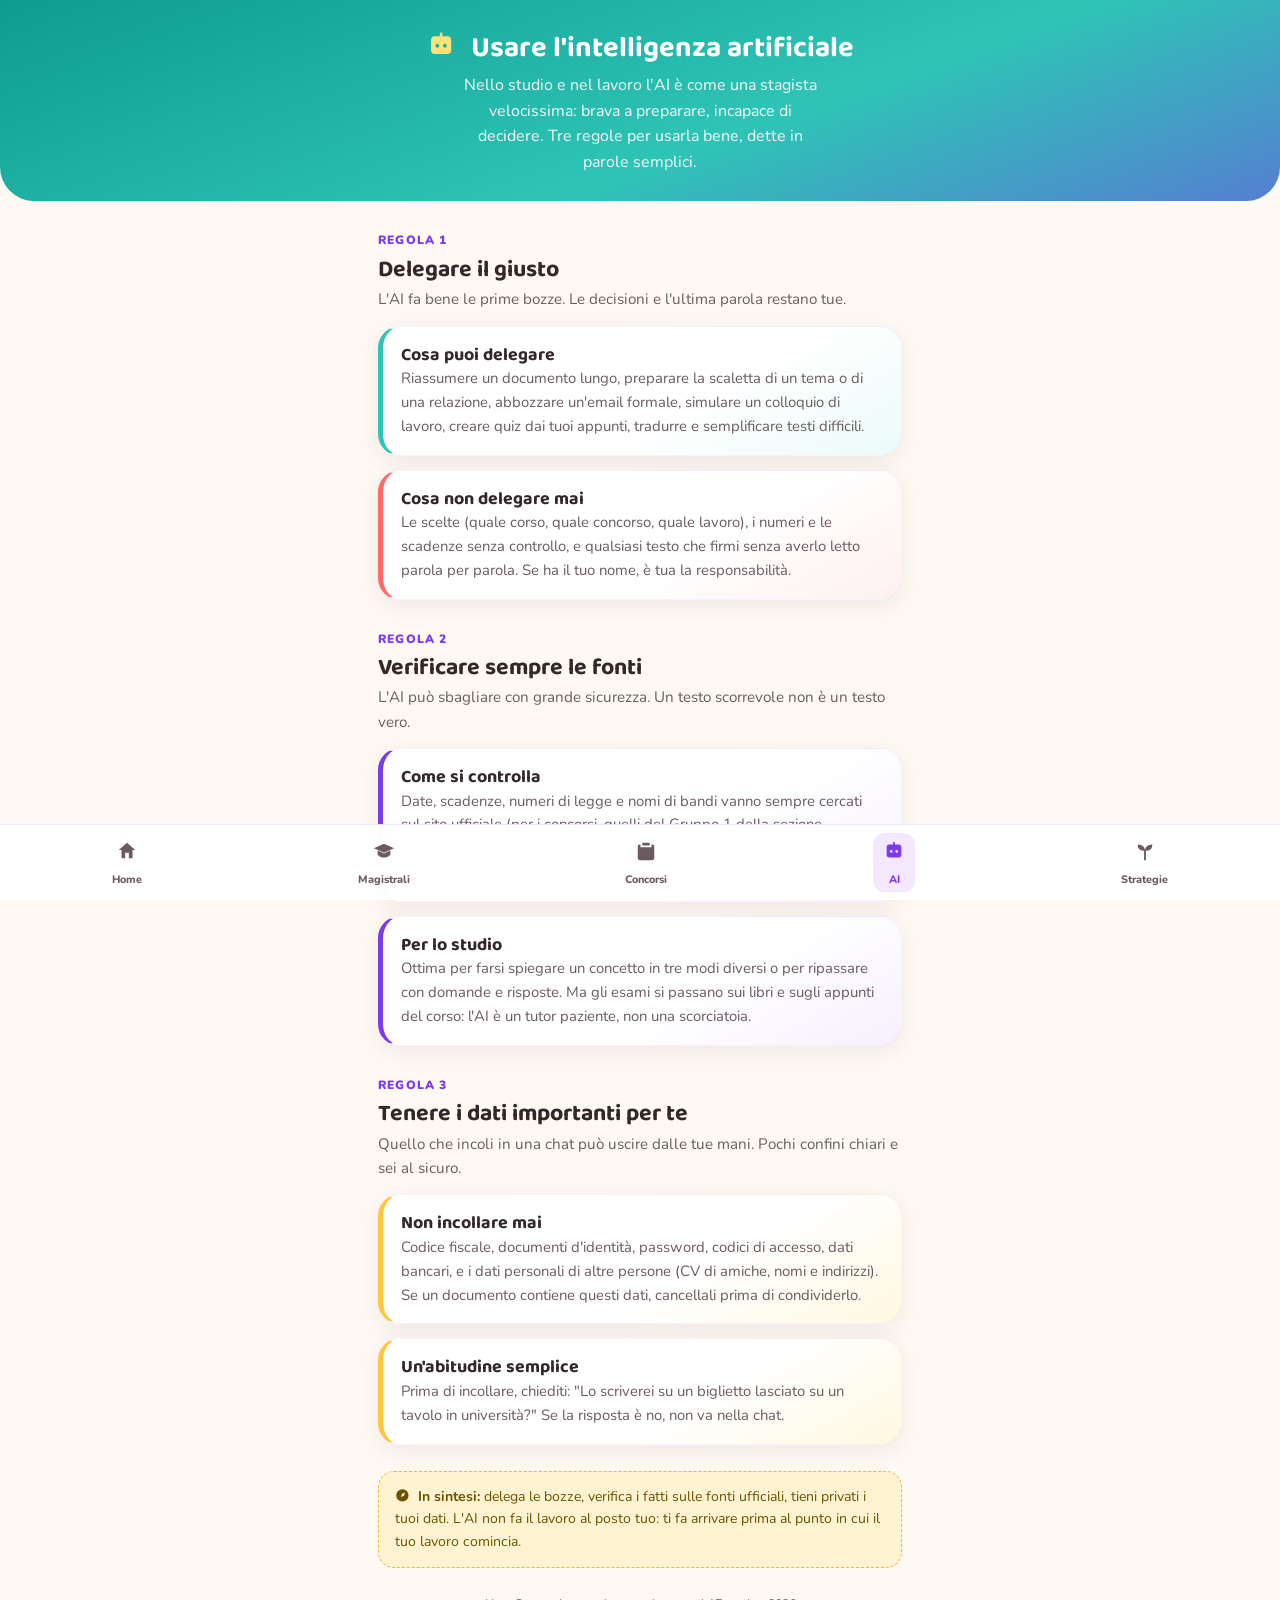
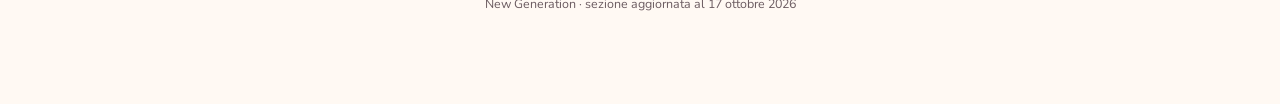
==== ai.html @ cd8d8de3 "New Generation: libro guida per Ginevra (6 pagine, foto, audio pensiero di papà)" ====
<!DOCTYPE html>
<html lang="it">
<head>
<meta charset="UTF-8">
<meta name="viewport" content="width=device-width, initial-scale=1.0">
<title>Usare l'AI · New Generation</title>
<link rel="preconnect" href="https://fonts.googleapis.com">
<link rel="preconnect" href="https://fonts.gstatic.com" crossorigin>
<link href="https://fonts.googleapis.com/css2?family=Baloo+2:wght@600;700;800&family=Nunito:wght@400;700;800;900&display=swap" rel="stylesheet">
<link rel="stylesheet" href="styles.css">
</head>
<body>

<header class="page-head" style="background:linear-gradient(160deg,#0E9C8F 0%,#2EC4B6 60%,#7C3AED 140%)">
  <h1><svg class="ic" viewBox="0 0 24 24" fill="currentColor" aria-hidden="true"><path d="M12 2a1 1 0 011 1v2h4a3 3 0 013 3v8a3 3 0 01-3 3H7a3 3 0 01-3-3V8a3 3 0 013-3h4V3a1 1 0 011-1zM9 11a1.5 1.5 0 100 3 1.5 1.5 0 000-3zm6 0a1.5 1.5 0 100 3 1.5 1.5 0 000-3zM9 16h6v2H9z"/></svg> Usare l'intelligenza artificiale</h1>
  <p>Nello studio e nel lavoro l'AI è come una stagista velocissima: brava a preparare, incapace di decidere. Tre regole per usarla bene, dette in parole semplici.</p>
</header>

<main class="wrap">

  <section>
    <span class="kicker">Regola 1</span>
    <h2 class="sec-title">Delegare il giusto</h2>
    <p class="sec-sub">L'AI fa bene le prime bozze. Le decisioni e l'ultima parola restano tue.</p>

    <div class="card accent-teal">
      <h3>Cosa puoi delegare</h3>
      <p>Riassumere un documento lungo, preparare la scaletta di un tema o di una relazione, abbozzare un'email formale, simulare un colloquio di lavoro, creare quiz dai tuoi appunti, tradurre e semplificare testi difficili.</p>
    </div>

    <div class="card accent-coral">
      <h3>Cosa non delegare mai</h3>
      <p>Le scelte (quale corso, quale concorso, quale lavoro), i numeri e le scadenze senza controllo, e qualsiasi testo che firmi senza averlo letto parola per parola. Se ha il tuo nome, è tua la responsabilità.</p>
    </div>
  </section>

  <section>
    <span class="kicker">Regola 2</span>
    <h2 class="sec-title">Verificare sempre le fonti</h2>
    <p class="sec-sub">L'AI può sbagliare con grande sicurezza. Un testo scorrevole non è un testo vero.</p>

    <div class="card accent">
      <h3>Come si controlla</h3>
      <p>Date, scadenze, numeri di legge e nomi di bandi vanno sempre cercati sul sito ufficiale (per i concorsi, quelli del Gruppo 1 della sezione Concorsi). Regola pratica: l'AI ti dice <b>dove guardare</b>, il sito ufficiale ti dice <b>com'è davvero</b>.</p>
    </div>

    <div class="card accent">
      <h3>Per lo studio</h3>
      <p>Ottima per farsi spiegare un concetto in tre modi diversi o per ripassare con domande e risposte. Ma gli esami si passano sui libri e sugli appunti del corso: l'AI è un tutor paziente, non una scorciatoia.</p>
    </div>
  </section>

  <section>
    <span class="kicker">Regola 3</span>
    <h2 class="sec-title">Tenere i dati importanti per te</h2>
    <p class="sec-sub">Quello che incoli in una chat può uscire dalle tue mani. Pochi confini chiari e sei al sicuro.</p>

    <div class="card accent-sunny">
      <h3>Non incollare mai</h3>
      <p>Codice fiscale, documenti d'identità, password, codici di accesso, dati bancari, e i dati personali di altre persone (CV di amiche, nomi e indirizzi). Se un documento contiene questi dati, cancellali prima di condividerlo.</p>
    </div>

    <div class="card accent-sunny">
      <h3>Un'abitudine semplice</h3>
      <p>Prima di incollare, chiediti: "Lo scriverei su un biglietto lasciato su un tavolo in università?" Se la risposta è no, non va nella chat.</p>
    </div>
  </section>

  <div class="note">
    <svg class="ic" viewBox="0 0 24 24" fill="currentColor" aria-hidden="true"><path d="M12 2a10 10 0 100 20 10 10 0 000-20zm4.5 5.5l-2 5-5 2 2-5 5-2z"/></svg> <b>In sintesi:</b> delega le bozze, verifica i fatti sulle fonti ufficiali, tieni privati i tuoi dati. L'AI non fa il lavoro al posto tuo: ti fa arrivare prima al punto in cui il tuo lavoro comincia.
  </div>

  <p class="foot">New Generation · sezione aggiornata al 17 ottobre 2026</p>
</main>

<nav class="tabbar">
  <a href="index.html"><span class="ico"><svg class="ic navic" viewBox="0 0 24 24" fill="currentColor" aria-hidden="true"><path d="M12 3l9 8h-3v9h-4v-6h-4v6H6v-9H3z"/></svg></span>Home</a>
  <a href="magistrali.html"><span class="ico"><svg class="ic navic" viewBox="0 0 24 24" fill="currentColor" aria-hidden="true"><path d="M12 4L1 9l11 5 11-5-11-5z"/><path d="M5 11.5v3.7c0 1.9 3.4 3.8 7 3.8s7-1.9 7-3.8v-3.7l-7 3.2-7-3.2z"/></svg></span>Magistrali</a>
  <a href="bandi.html"><span class="ico"><svg class="ic navic" viewBox="0 0 24 24" fill="currentColor" aria-hidden="true"><path d="M8 3h8v3H8z"/><path d="M6 5H5a2 2 0 00-2 2v13a2 2 0 002 2h14a2 2 0 002-2V7a2 2 0 00-2-2h-1v3H6V5z"/></svg></span>Concorsi</a>
  <a href="ai.html" class="active"><span class="ico"><svg class="ic navic" viewBox="0 0 24 24" fill="currentColor" aria-hidden="true"><path d="M12 2a1 1 0 011 1v2h4a3 3 0 013 3v8a3 3 0 01-3 3H7a3 3 0 01-3-3V8a3 3 0 013-3h4V3a1 1 0 011-1zM9 11a1.5 1.5 0 100 3 1.5 1.5 0 000-3zm6 0a1.5 1.5 0 100 3 1.5 1.5 0 000-3zM9 16h6v2H9z"/></svg></span>AI</a>
  <a href="strategie.html"><span class="ico"><svg class="ic navic" viewBox="0 0 24 24" fill="currentColor" aria-hidden="true"><path d="M11 12h2v10h-2z"/><path d="M12 12C12 8 9 5 4 5c0 5 3 7 8 7z"/><path d="M12 12c0-4 3-7 8-7 0 5-3 7-8 7z"/></svg></span>Strategie</a>
</nav>

</body>
</html>
---- styles.css ----
:root{
  --cream:#FFF9F3;
  --ink:#33272A;
  --ink-soft:#6B5B60;
  --violet:#7C3AED;
  --violet-deep:#5B21B6;
  --coral:#FF6B6B;
  --sunny:#FFC53D;
  --teal:#2EC4B6;
  --pink:#FF8FAB;
  --card:#FFFFFF;
  --radius:22px;
  --shadow:0 6px 24px rgba(51,39,42,.08);
}
*{box-sizing:border-box;margin:0;padding:0}
html{scroll-behavior:smooth}
body{
  font-family:'Nunito',system-ui,-apple-system,sans-serif;
  background:var(--cream);
  color:var(--ink);
  line-height:1.6;
  padding-bottom:84px;
}
h1,h2,h3,.font-display{font-family:'Baloo 2','Nunito',system-ui,sans-serif;line-height:1.15}
a{color:var(--violet);text-decoration:none;font-weight:700}
.wrap{max-width:560px;margin:0 auto;padding:0 18px}

/* ---------- hero ---------- */
.hero{
  background:linear-gradient(160deg,#7C3AED 0%,#B24BF3 45%,#FF6B6B 100%);
  border-radius:0 0 34px 34px;
  padding:34px 18px 30px;
  text-align:center;
  color:#fff;
  position:relative;
  overflow:hidden;
}
.hero::before{content:"";position:absolute;width:220px;height:220px;border-radius:50%;background:rgba(255,197,61,.35);top:-70px;right:-60px}
.hero::after{content:"";position:absolute;width:160px;height:160px;border-radius:50%;background:rgba(46,196,182,.35);bottom:-60px;left:-50px}
.hero .badge{
  display:inline-block;background:rgba(255,255,255,.22);backdrop-filter:blur(4px);
  padding:5px 14px;border-radius:999px;font-size:.8rem;font-weight:800;letter-spacing:.08em;text-transform:uppercase;
}
.hero-photo{
  width:168px;height:200px;object-fit:cover;object-position:center 20%;
  border-radius:90px 90px 26px 26px;
  border:5px solid #fff;box-shadow:0 10px 30px rgba(0,0,0,.25);
  margin:20px auto 14px;display:block;position:relative;z-index:2;
}
.hero h1{font-size:2.1rem;position:relative;z-index:2}
.hero p{position:relative;z-index:2;opacity:.95;max-width:340px;margin:8px auto 0;font-size:1.02rem}

/* ---------- generic ---------- */
.page-head{
  background:linear-gradient(160deg,#7C3AED 0%,#B24BF3 55%,#FF8FAB 100%);
  border-radius:0 0 34px 34px;padding:30px 18px 26px;color:#fff;text-align:center;
}
.page-head h1{font-size:1.8rem}
.page-head p{opacity:.95;max-width:360px;margin:8px auto 0}
section{margin:26px 0}
.kicker{
  display:inline-block;font-size:.75rem;font-weight:900;letter-spacing:.1em;text-transform:uppercase;
  color:var(--violet);margin-bottom:6px;
}
h2.sec-title{font-size:1.45rem;margin-bottom:4px}
.sec-sub{color:var(--ink-soft);font-size:.95rem;margin-bottom:14px}

.card{
  background:var(--card);border-radius:var(--radius);box-shadow:var(--shadow);
  padding:18px 18px 16px;margin-bottom:14px;border:1px solid rgba(124,58,237,.06);
}
.card h3{font-size:1.12rem;margin-bottom:2px}
.card .tags{margin:6px 0 8px}
.tag{
  display:inline-block;font-size:.72rem;font-weight:800;padding:3px 10px;border-radius:999px;margin:0 5px 5px 0;
  background:#F3E8FF;color:var(--violet-deep);
}
.tag.green{background:#D9F7F4;color:#0E7C72}
.tag.yellow{background:#FFF3D1;color:#946200}
.tag.red{background:#FFE4E6;color:#C2334D}
.card p{font-size:.93rem;color:var(--ink-soft)}
.card .cta{
  display:inline-flex;align-items:center;gap:6px;margin-top:10px;
  font-size:.9rem;font-weight:800;color:var(--violet);
}
.card .cta::after{content:"→"}
.card.accent{background:linear-gradient(150deg,#fff 60%,#F6F0FF 100%);border-left:5px solid var(--violet)}
.card.accent-coral{background:linear-gradient(150deg,#fff 60%,#FFF0F0 100%);border-left:5px solid var(--coral)}
.card.accent-teal{background:linear-gradient(150deg,#fff 60%,#EBFBF9 100%);border-left:5px solid var(--teal)}
.card.accent-sunny{background:linear-gradient(150deg,#fff 60%,#FFF8E1 100%);border-left:5px solid var(--sunny)}

.bigcard{
  border-radius:var(--radius);padding:22px 20px;margin-bottom:14px;color:#fff;
  background:linear-gradient(150deg,#5B21B6,#7C3AED);box-shadow:0 10px 30px rgba(124,58,237,.28);
}
.bigcard h3{font-size:1.3rem;margin-bottom:6px}
.bigcard p{opacity:.95;font-size:.95rem}
.bigcard .tags .tag{background:rgba(255,255,255,.2);color:#fff}
.bigcard a{color:var(--sunny)}
.bigcard.coral{background:linear-gradient(150deg,#F43F5E,#FF6B6B)}
.bigcard.teal{background:linear-gradient(150deg,#0E9C8F,#2EC4B6)}

.steps{counter-reset:step;margin-top:8px}
.step{display:flex;gap:12px;margin-bottom:12px;align-items:flex-start}
.step .n{
  counter-increment:step;flex:0 0 34px;height:34px;border-radius:12px;
  display:flex;align-items:center;justify-content:center;font-family:'Baloo 2';font-weight:800;
  background:#F3E8FF;color:var(--violet-deep);
}
.step .n::before{content:counter(step)}
.step p{font-size:.93rem;color:var(--ink-soft)}
.step p b{color:var(--ink)}

.note{
  background:#FFF3D1;border-radius:16px;padding:14px 16px;font-size:.88rem;color:#6B5200;
  border:1px dashed #E8B93B;margin:18px 0;
}
.warmstrip{
  background:linear-gradient(150deg,#FF8FAB,#FFC53D);border-radius:var(--radius);
  padding:22px 20px;color:#fff;text-align:center;box-shadow:0 10px 26px rgba(255,139,171,.35);margin:22px 0 8px;
}
.warmstrip p{font-family:'Baloo 2';font-size:1.15rem;line-height:1.35}
.foot{text-align:center;color:var(--ink-soft);font-size:.78rem;margin:26px 0 6px}

/* ---------- bottom nav ---------- */
.tabbar{
  position:fixed;left:0;right:0;bottom:0;z-index:50;
  background:rgba(255,255,255,.94);backdrop-filter:blur(10px);
  border-top:1px solid rgba(124,58,237,.12);
  display:flex;justify-content:space-around;padding:8px 4px calc(8px + env(safe-area-inset-bottom));
}
.tabbar a{
  display:flex;flex-direction:column;align-items:center;gap:2px;
  font-size:.68rem;font-weight:800;color:var(--ink-soft);text-decoration:none;padding:4px 10px;border-radius:12px;
}
.tabbar a .ico{font-size:1.25rem}
.tabbar a.active{color:var(--violet);background:#F3E8FF}

.ic{width:1.05em;height:1.05em;display:inline-block;vertical-align:-0.15em;margin-right:.3em}
.navic{width:22px;height:22px;margin:0}
.hero h1 .ic, .page-head h1 .ic{color:#FFE27A}
.bigcard h3 .ic{color:var(--sunny)}

.letter{
  background:#FFFDF6;border:1px solid #F0E3C0;border-radius:var(--radius);
  box-shadow:var(--shadow);padding:24px 20px;margin-bottom:14px;position:relative;
}
.letter::before{content:"";position:absolute;left:0;top:18px;bottom:18px;width:4px;border-radius:4px;background:linear-gradient(180deg,var(--coral),var(--sunny))}
.letter p{font-size:.97rem;color:#4A3F43;margin-bottom:14px}
.letter p:last-child{margin-bottom:0}
.letter .firma{font-family:'Baloo 2';font-size:1.2rem;color:var(--coral);text-align:right;margin-top:4px}
.audiocard{
  background:linear-gradient(150deg,#5B21B6,#B24BF3);border-radius:var(--radius);
  padding:18px;color:#fff;box-shadow:0 10px 26px rgba(124,58,237,.28);margin-bottom:16px;
}
.audiocard h3{font-size:1.1rem;margin-bottom:4px}
.audiocard p{opacity:.9;font-size:.88rem;margin-bottom:10px}
.audiocard audio{width:100%;border-radius:12px}
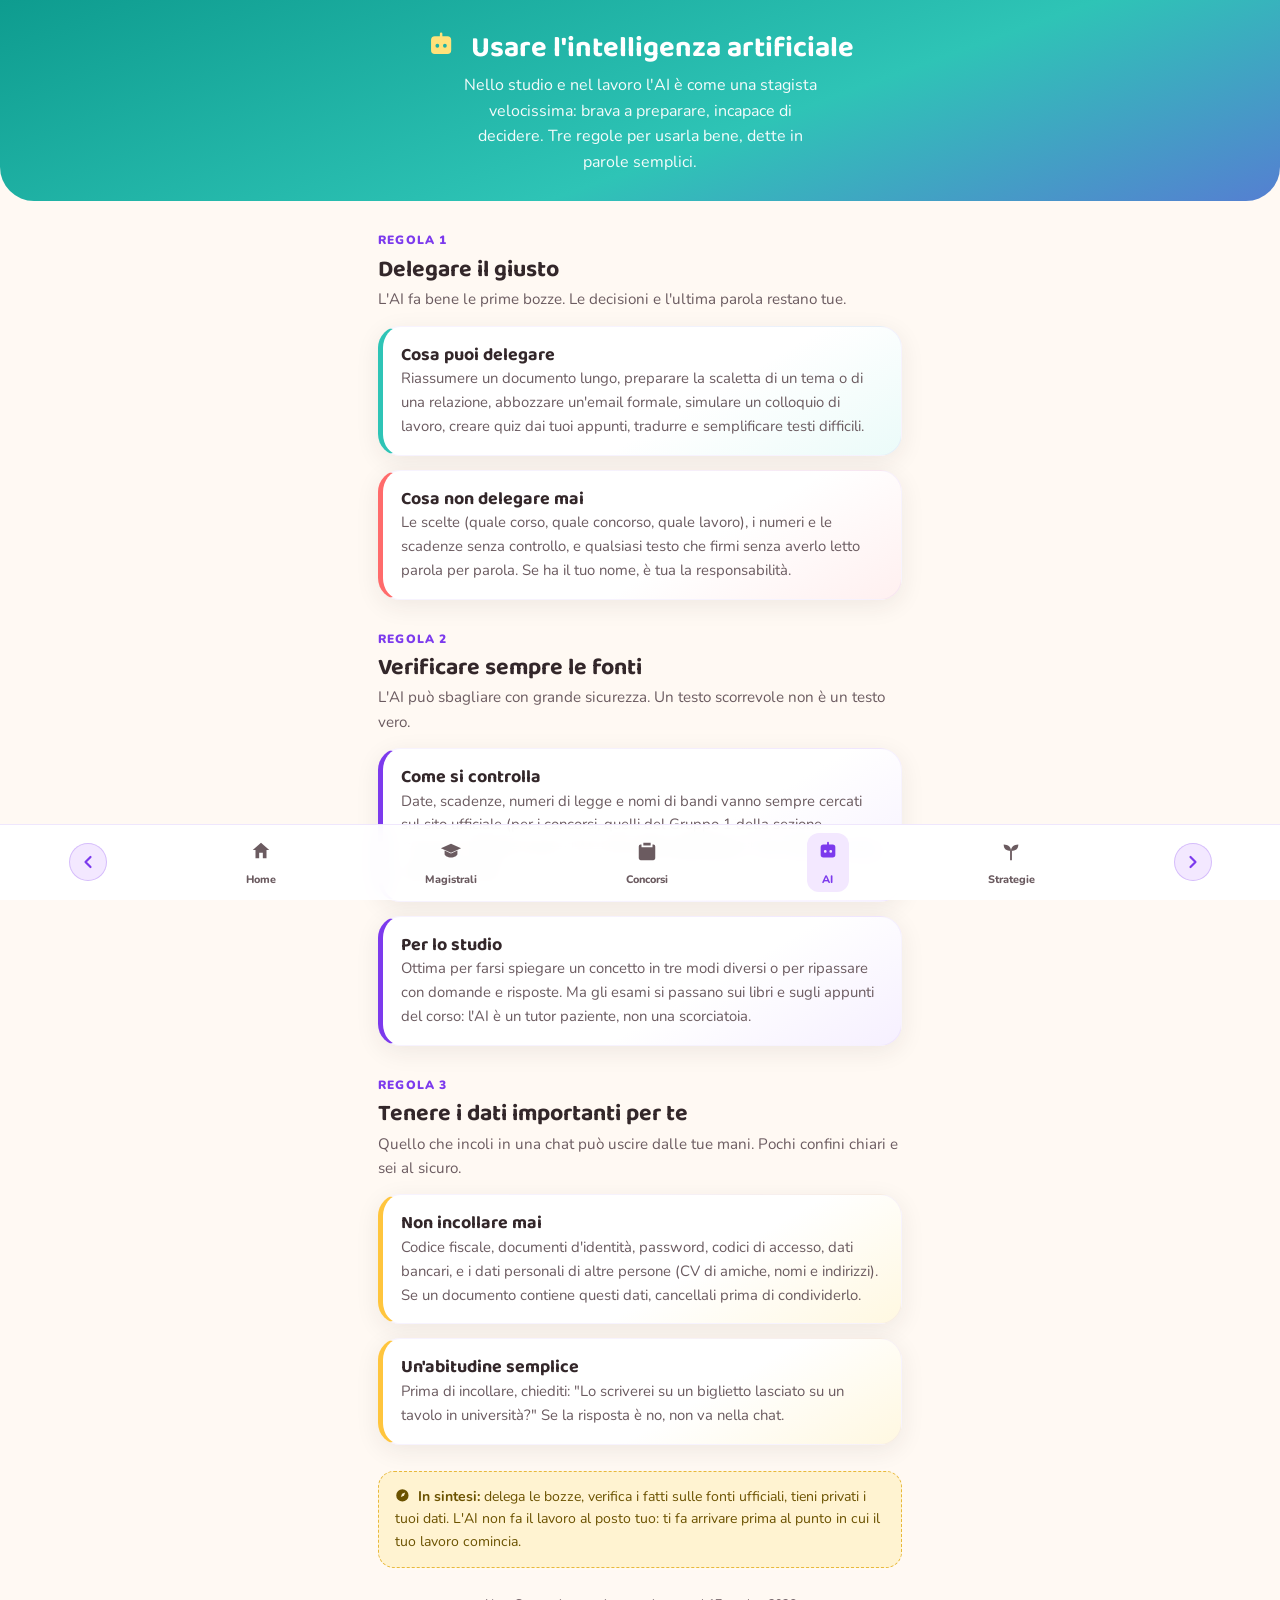
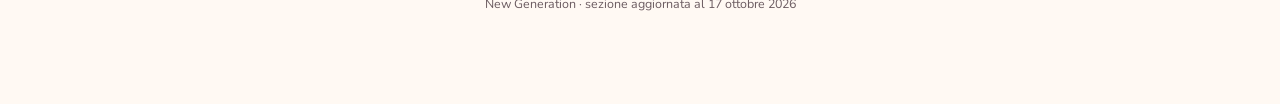
==== commit e4fd93dd: "Frecce Indietro/Avanti nella barra in basso (come forzaquotidiana, stile New Generation)" ====
--- a/ai.html
+++ b/ai.html
@@ -8,6 +8,7 @@
 <link rel="preconnect" href="https://fonts.gstatic.com" crossorigin>
 <link href="https://fonts.googleapis.com/css2?family=Baloo+2:wght@600;700;800&family=Nunito:wght@400;700;800;900&display=swap" rel="stylesheet">
 <link rel="stylesheet" href="styles.css">
+<script src="nav.js" defer></script>
 </head>
 <body>
 
--- a/styles.css
+++ b/styles.css
@@ -156,3 +156,12 @@
 .audiocard h3{font-size:1.1rem;margin-bottom:4px}
 .audiocard p{opacity:.9;font-size:.88rem;margin-bottom:10px}
 .audiocard audio{width:100%;border-radius:12px}
+
+/* ---------- frecce indietro/avanti (stesso sistema di forzaquotidiana, stile New Generation) ---------- */
+.tabbar .ng-navarrow{
+  flex:0 0 auto;align-self:center;width:38px;height:38px;border-radius:999px;
+  border:1px solid rgba(124,58,237,.25);background:#F3E8FF;color:var(--violet);
+  cursor:pointer;display:flex;align-items:center;justify-content:center;padding:0;font-family:inherit;
+}
+.tabbar .ng-navarrow:active{background:#E5D4FF}
+.tabbar .ng-navarrow svg{width:20px;height:20px}
